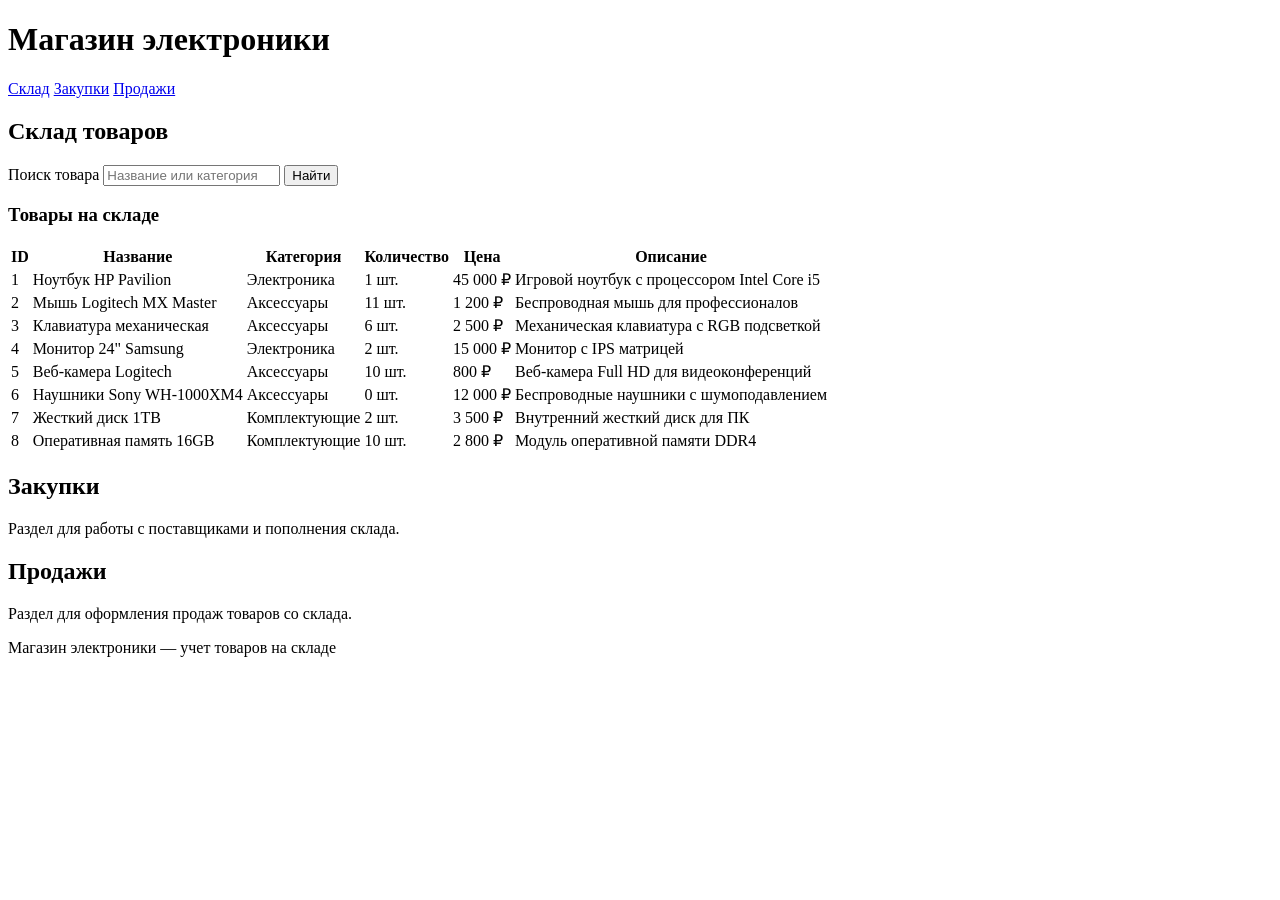
==== index.html @ 22480ece "Add files via upload" ====
<!doctype html>
<html lang="ru">
<head>
    <meta charset="UTF-8">
    <meta name="viewport" content="width=device-width, initial-scale=1.0">
    <title>Склад магазина электроники</title>
</head>
<body>
    <header>
        <h1>Магазин электроники</h1>

        <nav aria-label="Основная навигация">
            <a href="#storage">Склад</a>
            <a href="#purchases">Закупки</a>
            <a href="#sales">Продажи</a>
        </nav>
    </header>

    <main>
        <section id="storage">
            <h2>Склад товаров</h2>

            <form action="#" method="get">
                <label for="search">Поиск товара</label>
                <input
                    type="search"
                    id="search"
                    name="search"
                    placeholder="Название или категория"
                >
                <button type="submit">Найти</button>
            </form>

            <h3>Товары на складе</h3>

            <table>
                <thead>
                    <tr>
                        <th scope="col">ID</th>
                        <th scope="col">Название</th>
                        <th scope="col">Категория</th>
                        <th scope="col">Количество</th>
                        <th scope="col">Цена</th>
                        <th scope="col">Описание</th>
                    </tr>
                </thead>
                <tbody>
                    <tr>
                        <td>1</td>
                        <td>Ноутбук HP Pavilion</td>
                        <td>Электроника</td>
                        <td>1 шт.</td>
                        <td>45 000 ₽</td>
                        <td>Игровой ноутбук с процессором Intel Core i5</td>
                    </tr>
                    <tr>
                        <td>2</td>
                        <td>Мышь Logitech MX Master</td>
                        <td>Аксессуары</td>
                        <td>11 шт.</td>
                        <td>1 200 ₽</td>
                        <td>Беспроводная мышь для профессионалов</td>
                    </tr>
                    <tr>
                        <td>3</td>
                        <td>Клавиатура механическая</td>
                        <td>Аксессуары</td>
                        <td>6 шт.</td>
                        <td>2 500 ₽</td>
                        <td>Механическая клавиатура с RGB подсветкой</td>
                    </tr>
                    <tr>
                        <td>4</td>
                        <td>Монитор 24&quot; Samsung</td>
                        <td>Электроника</td>
                        <td>2 шт.</td>
                        <td>15 000 ₽</td>
                        <td>Монитор с IPS матрицей</td>
                    </tr>
                    <tr>
                        <td>5</td>
                        <td>Веб-камера Logitech</td>
                        <td>Аксессуары</td>
                        <td>10 шт.</td>
                        <td>800 ₽</td>
                        <td>Веб-камера Full HD для видеоконференций</td>
                    </tr>
                    <tr>
                        <td>6</td>
                        <td>Наушники Sony WH-1000XM4</td>
                        <td>Аксессуары</td>
                        <td>0 шт.</td>
                        <td>12 000 ₽</td>
                        <td>Беспроводные наушники с шумоподавлением</td>
                    </tr>
                    <tr>
                        <td>7</td>
                        <td>Жесткий диск 1TB</td>
                        <td>Комплектующие</td>
                        <td>2 шт.</td>
                        <td>3 500 ₽</td>
                        <td>Внутренний жесткий диск для ПК</td>
                    </tr>
                    <tr>
                        <td>8</td>
                        <td>Оперативная память 16GB</td>
                        <td>Комплектующие</td>
                        <td>10 шт.</td>
                        <td>2 800 ₽</td>
                        <td>Модуль оперативной памяти DDR4</td>
                    </tr>
                </tbody>
            </table>
        </section>

        <section id="purchases">
            <h2>Закупки</h2>
            <p>Раздел для работы с поставщиками и пополнения склада.</p>
        </section>

        <section id="sales">
            <h2>Продажи</h2>
            <p>Раздел для оформления продаж товаров со склада.</p>
        </section>
    </main>

    <footer>
        <p>Магазин электроники — учет товаров на складе</p>
    </footer>
</body>
</html>
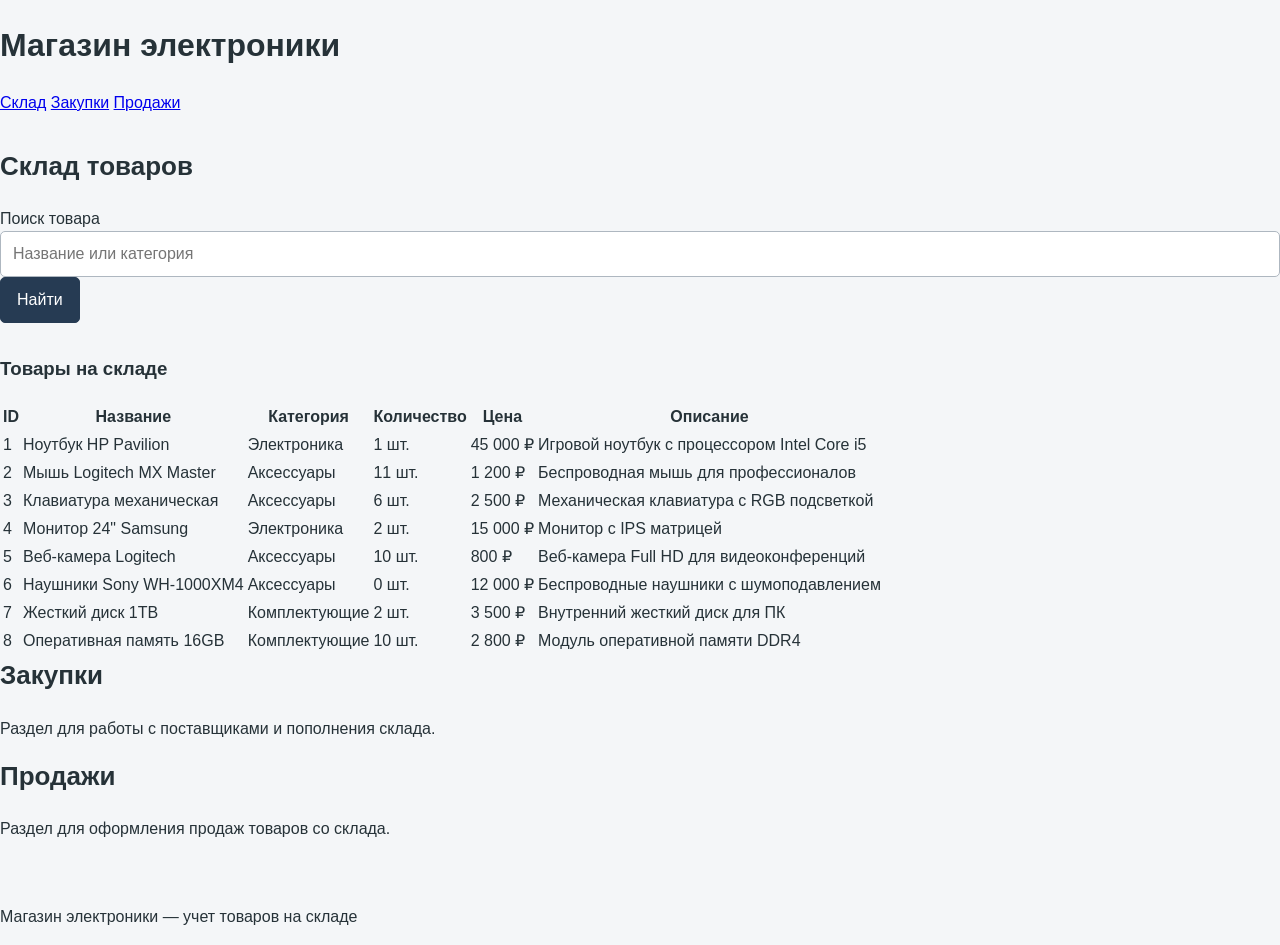
==== commit 506990c2: "css подключил" ====
--- a/index.html
+++ b/index.html
@@ -4,6 +4,7 @@
     <meta charset="UTF-8">
     <meta name="viewport" content="width=device-width, initial-scale=1.0">
     <title>Склад магазина электроники</title>
+    <link rel="stylesheet" href="styles/main.css">
 </head>
 <body>
     <header>
--- a/styles/main.css
+++ b/styles/main.css
@@ -0,0 +1,203 @@
+* {
+    box-sizing: border-box;
+}
+
+html {
+    scroll-behavior: smooth;
+}
+
+body {
+    margin: 0;
+    font-family: Arial, sans-serif;
+    line-height: 1.5;
+    color: #263238;
+    background-color: #f4f6f8;
+}
+
+.container {
+    width: min(1100px, calc(100% - 32px));
+    margin: 0 auto;
+}
+
+.site-header {
+    background-color: #263b53;
+    color: white;
+    padding: 20px 0;
+}
+
+.site-header h1 {
+    margin: 0 0 16px;
+    font-size: 28px;
+}
+
+.main-nav {
+    display: flex;
+    flex-wrap: wrap;
+    gap: 10px;
+}
+
+.main-nav a {
+    padding: 8px 14px;
+    color: white;
+    text-decoration: none;
+    border-radius: 5px;
+}
+
+.main-nav a:hover {
+    background-color: #3f5874;
+}
+
+main {
+    padding: 32px 0;
+}
+
+h2 {
+    margin-top: 0;
+    font-size: 26px;
+}
+
+h3 {
+    margin-top: 32px;
+}
+
+.search-form {
+    display: flex;
+    align-items: end;
+    gap: 12px;
+    padding: 20px;
+    background-color: white;
+    border: 1px solid #d9dee3;
+    border-radius: 8px;
+}
+
+.search-field {
+    flex: 1;
+}
+
+.search-field label {
+    display: block;
+    margin-bottom: 6px;
+    font-weight: bold;
+}
+
+input {
+    width: 100%;
+    padding: 10px 12px;
+    border: 1px solid #aeb7c0;
+    border-radius: 5px;
+    font: inherit;
+}
+
+button {
+    padding: 10px 16px;
+    border: 1px solid #263b53;
+    border-radius: 5px;
+    background-color: #263b53;
+    color: white;
+    font: inherit;
+    cursor: pointer;
+}
+
+button:hover {
+    background-color: #3f5874;
+}
+
+.products {
+    display: grid;
+    grid-template-columns: repeat(3, 1fr);
+    gap: 18px;
+}
+
+.product-card {
+    padding: 20px;
+    background-color: white;
+    border: 1px solid #d9dee3;
+    border-radius: 8px;
+}
+
+.product-card h4 {
+    margin: 0 0 8px;
+    font-size: 19px;
+}
+
+.product-card p {
+    margin: 8px 0;
+}
+
+.product-card .category {
+    color: #607d8b;
+    font-size: 14px;
+}
+
+.product-card--empty {
+    border-left: 4px solid #c62828;
+}
+
+.info-section {
+    margin-top: 40px;
+    padding: 24px;
+    background-color: white;
+    border: 1px solid #d9dee3;
+    border-radius: 8px;
+}
+
+.section-buttons {
+    display: flex;
+    flex-wrap: wrap;
+    gap: 10px;
+    margin-top: 16px;
+}
+
+.site-footer {
+    padding: 20px 0;
+    background-color: #e5e9ed;
+    color: #52616b;
+}
+
+.site-footer p {
+    margin: 0;
+}
+
+a:focus-visible,
+button:focus-visible,
+input:focus-visible {
+    outline: 3px solid #ffb300;
+    outline-offset: 2px;
+}
+
+@media (max-width: 800px) {
+    .products {
+        grid-template-columns: repeat(2, 1fr);
+    }
+}
+
+@media (max-width: 520px) {
+    .container {
+        width: min(100% - 20px, 1100px);
+    }
+
+    .site-header h1 {
+        font-size: 24px;
+    }
+
+    .search-form {
+        flex-direction: column;
+        align-items: stretch;
+    }
+
+    .search-form button {
+        width: 100%;
+    }
+
+    .products {
+        grid-template-columns: 1fr;
+    }
+
+    .section-buttons {
+        flex-direction: column;
+    }
+
+    .section-buttons button {
+        width: 100%;
+    }
+}
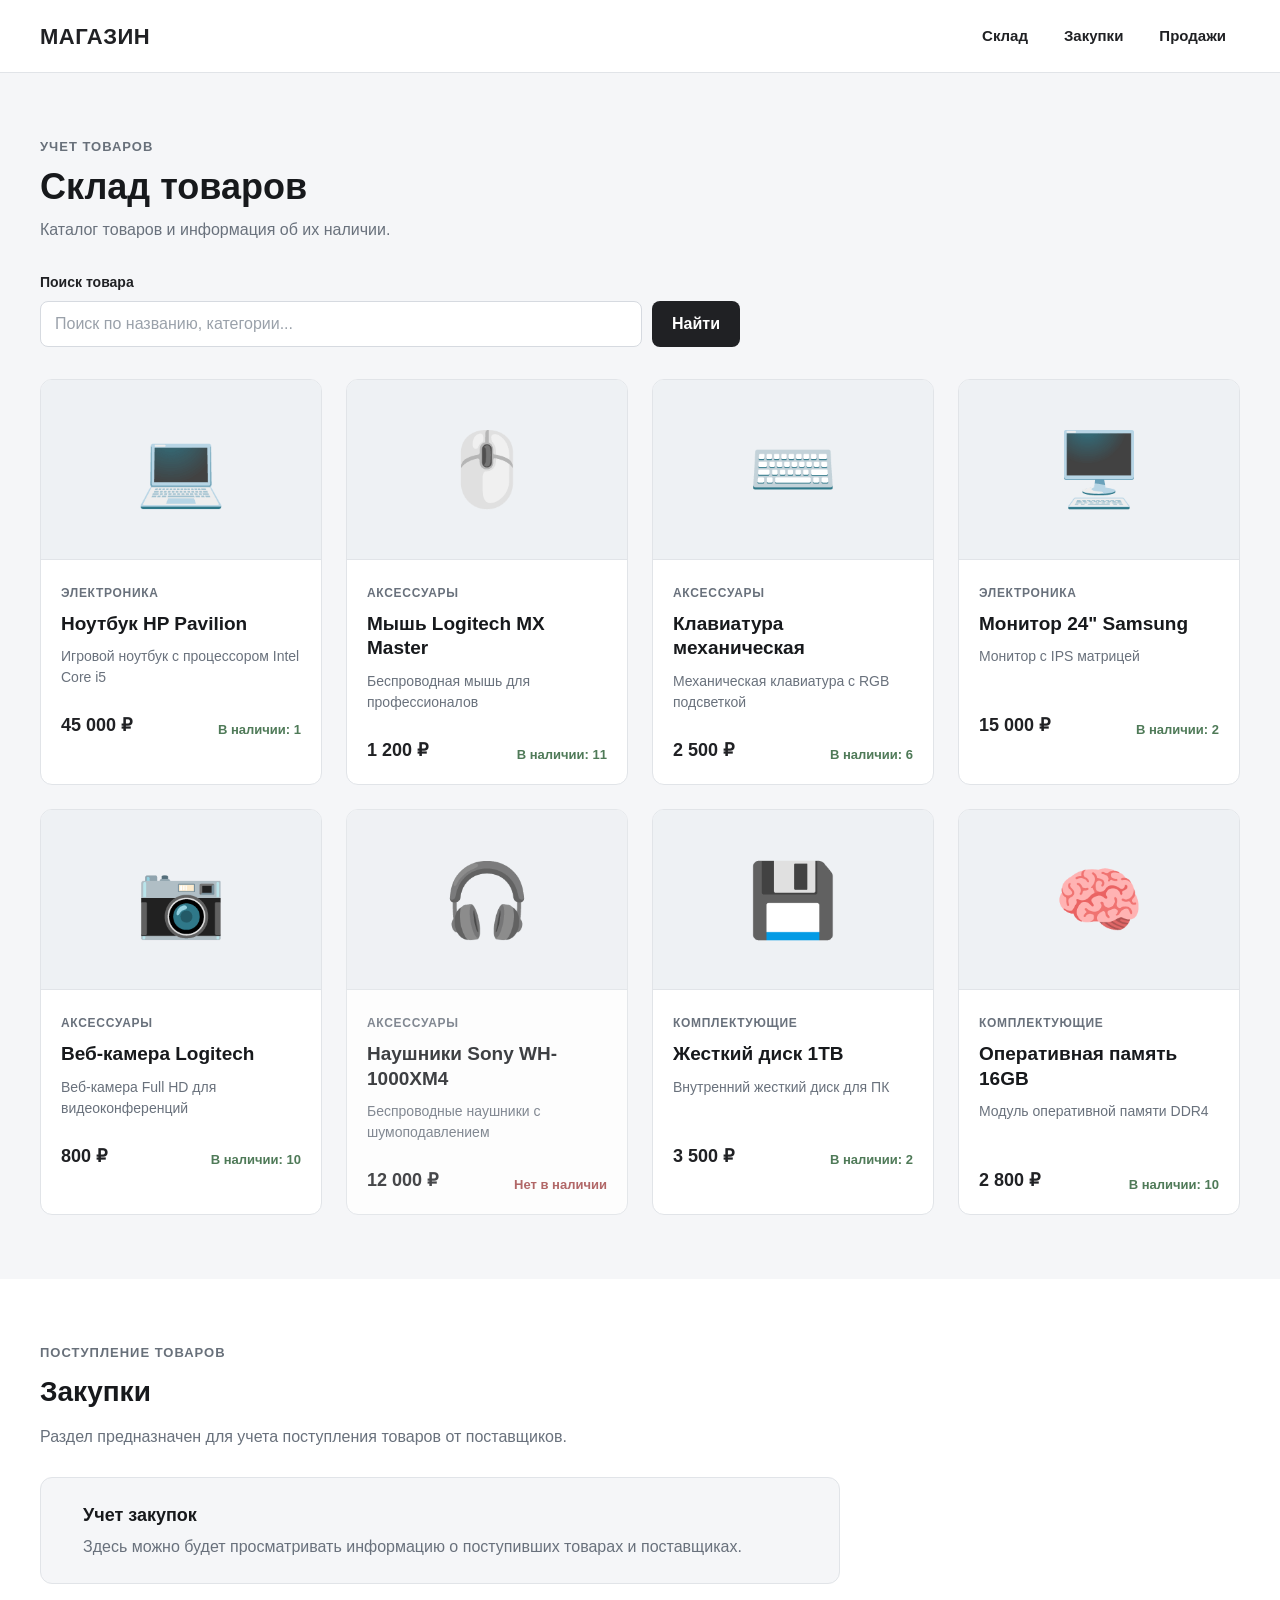
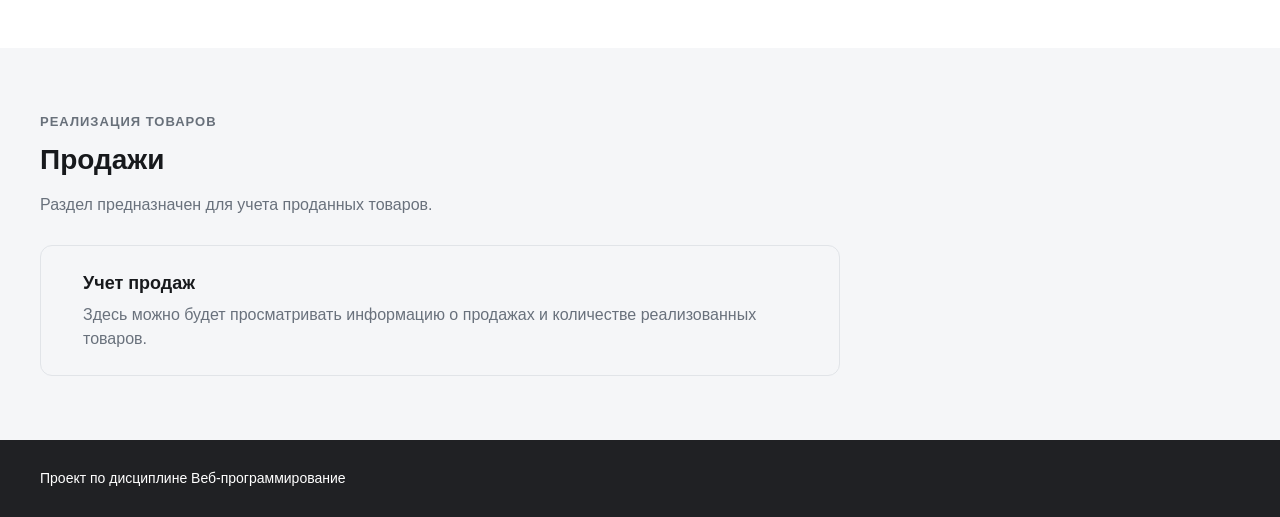
==== commit 32a767a3: "добавил reamde, фокус на карточках, изменил ксс" ====
--- a/index.html
+++ b/index.html
@@ -1,132 +1,417 @@
-<!doctype html>
+<!DOCTYPE html>
 <html lang="ru">
 <head>
     <meta charset="UTF-8">
     <meta name="viewport" content="width=device-width, initial-scale=1.0">
-    <title>Склад магазина электроники</title>
+    <meta name="description" content="Система учета товаров магазина электроники">
+    <title>Магазин — учет товаров</title>
+
     <link rel="stylesheet" href="styles/main.css">
 </head>
+
 <body>
-    <header>
-        <h1>Магазин электроники</h1>
-
-        <nav aria-label="Основная навигация">
+
+<header class="site-header">
+    <div class="container header-inner">
+
+        <a class="logo" href="#storage">
+            МАГАЗИН
+        </a>
+
+        <nav class="main-nav" aria-label="Основная навигация">
             <a href="#storage">Склад</a>
             <a href="#purchases">Закупки</a>
             <a href="#sales">Продажи</a>
         </nav>
-    </header>
-
-    <main>
-        <section id="storage">
-            <h2>Склад товаров</h2>
-
-            <form action="#" method="get">
-                <label for="search">Поиск товара</label>
-                <input
-                    type="search"
-                    id="search"
-                    name="search"
-                    placeholder="Название или категория"
-                >
-                <button type="submit">Найти</button>
+
+    </div>
+</header>
+
+
+<main>
+
+    <!-- СКЛАД -->
+    <section id="storage" class="section">
+        <div class="container">
+
+            <div class="section-header">
+                <div>
+                    <p class="section-label">Учет товаров</p>
+                    <h1>Склад товаров</h1>
+                    <p class="section-description">
+                        Каталог товаров и информация об их наличии.
+                    </p>
+                </div>
+            </div>
+
+
+            <!-- Поиск -->
+            <form class="search-form" action="#" method="get">
+
+                <label for="product-search">
+                    Поиск товара
+                </label>
+
+                <div class="search-row">
+
+                    <input
+                        type="search"
+                        id="product-search"
+                        name="search"
+                        placeholder="Поиск по названию, категории..."
+                    >
+
+                    <button type="submit">
+                        Найти
+                    </button>
+
+                </div>
+
             </form>
 
-            <h3>Товары на складе</h3>
-
-            <table>
-                <thead>
-                    <tr>
-                        <th scope="col">ID</th>
-                        <th scope="col">Название</th>
-                        <th scope="col">Категория</th>
-                        <th scope="col">Количество</th>
-                        <th scope="col">Цена</th>
-                        <th scope="col">Описание</th>
-                    </tr>
-                </thead>
-                <tbody>
-                    <tr>
-                        <td>1</td>
-                        <td>Ноутбук HP Pavilion</td>
-                        <td>Электроника</td>
-                        <td>1 шт.</td>
-                        <td>45 000 ₽</td>
-                        <td>Игровой ноутбук с процессором Intel Core i5</td>
-                    </tr>
-                    <tr>
-                        <td>2</td>
-                        <td>Мышь Logitech MX Master</td>
-                        <td>Аксессуары</td>
-                        <td>11 шт.</td>
-                        <td>1 200 ₽</td>
-                        <td>Беспроводная мышь для профессионалов</td>
-                    </tr>
-                    <tr>
-                        <td>3</td>
-                        <td>Клавиатура механическая</td>
-                        <td>Аксессуары</td>
-                        <td>6 шт.</td>
-                        <td>2 500 ₽</td>
-                        <td>Механическая клавиатура с RGB подсветкой</td>
-                    </tr>
-                    <tr>
-                        <td>4</td>
-                        <td>Монитор 24&quot; Samsung</td>
-                        <td>Электроника</td>
-                        <td>2 шт.</td>
-                        <td>15 000 ₽</td>
-                        <td>Монитор с IPS матрицей</td>
-                    </tr>
-                    <tr>
-                        <td>5</td>
-                        <td>Веб-камера Logitech</td>
-                        <td>Аксессуары</td>
-                        <td>10 шт.</td>
-                        <td>800 ₽</td>
-                        <td>Веб-камера Full HD для видеоконференций</td>
-                    </tr>
-                    <tr>
-                        <td>6</td>
-                        <td>Наушники Sony WH-1000XM4</td>
-                        <td>Аксессуары</td>
-                        <td>0 шт.</td>
-                        <td>12 000 ₽</td>
-                        <td>Беспроводные наушники с шумоподавлением</td>
-                    </tr>
-                    <tr>
-                        <td>7</td>
-                        <td>Жесткий диск 1TB</td>
-                        <td>Комплектующие</td>
-                        <td>2 шт.</td>
-                        <td>3 500 ₽</td>
-                        <td>Внутренний жесткий диск для ПК</td>
-                    </tr>
-                    <tr>
-                        <td>8</td>
-                        <td>Оперативная память 16GB</td>
-                        <td>Комплектующие</td>
-                        <td>10 шт.</td>
-                        <td>2 800 ₽</td>
-                        <td>Модуль оперативной памяти DDR4</td>
-                    </tr>
-                </tbody>
-            </table>
-        </section>
-
-        <section id="purchases">
+
+            <!-- Товары -->
+            <div class="products">
+
+                <article class="product-card" tabindex="0">
+
+                    <div class="product-image" aria-hidden="true">
+                        💻
+                    </div>
+
+                    <div class="product-content">
+
+                        <span class="product-category">
+                            Электроника
+                        </span>
+
+                        <h2>Ноутбук HP Pavilion</h2>
+
+                        <p class="product-description">
+                            Игровой ноутбук с процессором Intel Core i5
+                        </p>
+
+                        <div class="product-info">
+                            <span class="product-price">
+                                45 000 ₽
+                            </span>
+
+                            <span class="product-stock">
+                                В наличии: 1
+                            </span>
+                        </div>
+
+                    </div>
+
+                </article>
+
+
+                <article class="product-card" tabindex="0">
+
+                    <div class="product-image" aria-hidden="true">
+                        🖱️
+                    </div>
+
+                    <div class="product-content">
+
+                        <span class="product-category">
+                            Аксессуары
+                        </span>
+
+                        <h2>Мышь Logitech MX Master</h2>
+
+                        <p class="product-description">
+                            Беспроводная мышь для профессионалов
+                        </p>
+
+                        <div class="product-info">
+                            <span class="product-price">
+                                1 200 ₽
+                            </span>
+
+                            <span class="product-stock">
+                                В наличии: 11
+                            </span>
+                        </div>
+
+                    </div>
+
+                </article>
+
+
+                <article class="product-card" tabindex="0">
+
+                    <div class="product-image" aria-hidden="true">
+                        ⌨️
+                    </div>
+
+                    <div class="product-content">
+
+                        <span class="product-category">
+                            Аксессуары
+                        </span>
+
+                        <h2>Клавиатура механическая</h2>
+
+                        <p class="product-description">
+                            Механическая клавиатура с RGB подсветкой
+                        </p>
+
+                        <div class="product-info">
+                            <span class="product-price">
+                                2 500 ₽
+                            </span>
+
+                            <span class="product-stock">
+                                В наличии: 6
+                            </span>
+                        </div>
+
+                    </div>
+
+                </article>
+
+
+                <article class="product-card" tabindex="0">
+
+                    <div class="product-image" aria-hidden="true">
+                        🖥️
+                    </div>
+
+                    <div class="product-content">
+
+                        <span class="product-category">
+                            Электроника
+                        </span>
+
+                        <h2>Монитор 24" Samsung</h2>
+
+                        <p class="product-description">
+                            Монитор с IPS матрицей
+                        </p>
+
+                        <div class="product-info">
+                            <span class="product-price">
+                                15 000 ₽
+                            </span>
+
+                            <span class="product-stock">
+                                В наличии: 2
+                            </span>
+                        </div>
+
+                    </div>
+
+                </article>
+
+
+                <article class="product-card" tabindex="0">
+
+                    <div class="product-image" aria-hidden="true">
+                        📷
+                    </div>
+
+                    <div class="product-content">
+
+                        <span class="product-category">
+                            Аксессуары
+                        </span>
+
+                        <h2>Веб-камера Logitech</h2>
+
+                        <p class="product-description">
+                            Веб-камера Full HD для видеоконференций
+                        </p>
+
+                        <div class="product-info">
+                            <span class="product-price">
+                                800 ₽
+                            </span>
+
+                            <span class="product-stock">
+                                В наличии: 10
+                            </span>
+                        </div>
+
+                    </div>
+
+                </article>
+
+
+                <article class="product-card product-card--empty" tabindex="0">
+
+                    <div class="product-image" aria-hidden="true">
+                        🎧
+                    </div>
+
+                    <div class="product-content">
+
+                        <span class="product-category">
+                            Аксессуары
+                        </span>
+
+                        <h2>Наушники Sony WH-1000XM4</h2>
+
+                        <p class="product-description">
+                            Беспроводные наушники с шумоподавлением
+                        </p>
+
+                        <div class="product-info">
+                            <span class="product-price">
+                                12 000 ₽
+                            </span>
+
+                            <span class="product-stock product-stock--empty">
+                                Нет в наличии
+                            </span>
+                        </div>
+
+                    </div>
+
+                </article>
+
+
+                <article class="product-card" tabindex="0">
+
+                    <div class="product-image" aria-hidden="true">
+                        💾
+                    </div>
+
+                    <div class="product-content">
+
+                        <span class="product-category">
+                            Комплектующие
+                        </span>
+
+                        <h2>Жесткий диск 1TB</h2>
+
+                        <p class="product-description">
+                            Внутренний жесткий диск для ПК
+                        </p>
+
+                        <div class="product-info">
+                            <span class="product-price">
+                                3 500 ₽
+                            </span>
+
+                            <span class="product-stock">
+                                В наличии: 2
+                            </span>
+                        </div>
+
+                    </div>
+
+                </article>
+
+
+                <article class="product-card" tabindex="0">
+
+                    <div class="product-image" aria-hidden="true">
+                        🧠
+                    </div>
+
+                    <div class="product-content">
+
+                        <span class="product-category">
+                            Комплектующие
+                        </span>
+
+                        <h2>Оперативная память 16GB</h2>
+
+                        <p class="product-description">
+                            Модуль оперативной памяти DDR4
+                        </p>
+
+                        <div class="product-info">
+                            <span class="product-price">
+                                2 800 ₽
+                            </span>
+
+                            <span class="product-stock">
+                                В наличии: 10
+                            </span>
+                        </div>
+
+                    </div>
+
+                </article>
+
+            </div>
+
+        </div>
+    </section>
+
+
+    <!-- ЗАКУПКИ -->
+    <section id="purchases" class="section section-light">
+        <div class="container">
+
+            <p class="section-label">Поступление товаров</p>
+
             <h2>Закупки</h2>
-            <p>Раздел для работы с поставщиками и пополнения склада.</p>
-        </section>
-
-        <section id="sales">
+
+            <p class="section-description">
+                Раздел предназначен для учета поступления товаров
+                от поставщиков.
+            </p>
+
+            <div class="info-box">
+                <span class="info-icon"></span>
+
+                <div>
+                    <h3>Учет закупок</h3>
+
+                    <p>
+                        Здесь можно будет просматривать информацию
+                        о поступивших товарах и поставщиках.
+                    </p>
+                </div>
+            </div>
+
+        </div>
+    </section>
+
+
+    <!-- ПРОДАЖИ -->
+    <section id="sales" class="section">
+        <div class="container">
+
+            <p class="section-label">Реализация товаров</p>
+
             <h2>Продажи</h2>
-            <p>Раздел для оформления продаж товаров со склада.</p>
-        </section>
-    </main>
-
-    <footer>
-        <p>Магазин электроники — учет товаров на складе</p>
-    </footer>
+
+            <p class="section-description">
+                Раздел предназначен для учета проданных товаров.
+            </p>
+
+            <div class="info-box">
+                <span class="info-icon"></span>
+
+                <div>
+                    <h3>Учет продаж</h3>
+
+                    <p>
+                        Здесь можно будет просматривать информацию
+                        о продажах и количестве реализованных товаров.
+                    </p>
+                </div>
+            </div>
+
+        </div>
+    </section>
+
+</main>
+
+
+<footer class="site-footer">
+    <div class="container">
+
+        <p>
+            Проект по дисциплине Веб-программирование
+        </p>
+
+    </div>
+</footer>
+
 </body>
-</html>
+</html>
--- a/styles/main.css
+++ b/styles/main.css
@@ -1,5 +1,11 @@
+/* =========================
+   ОСНОВНЫЕ НАСТРОЙКИ
+   ========================= */
+
 * {
     box-sizing: border-box;
+    margin: 0;
+    padding: 0;
 }
 
 html {
@@ -7,185 +13,462 @@
 }
 
 body {
-    margin: 0;
-    font-family: Arial, sans-serif;
+    font-family: Arial, Helvetica, sans-serif;
+    color: #202124;
+    background: #f5f6f8;
     line-height: 1.5;
-    color: #263238;
-    background-color: #f4f6f8;
-}
+}
+
+a {
+    color: inherit;
+    text-decoration: none;
+}
+
+button,
+input {
+    font: inherit;
+}
+
+
+/* =========================
+   КОНТЕЙНЕР
+   ========================= */
 
 .container {
-    width: min(1100px, calc(100% - 32px));
+    width: min(1200px, calc(100% - 48px));
     margin: 0 auto;
 }
 
+
+/* =========================
+   ШАПКА
+   ========================= */
+
 .site-header {
-    background-color: #263b53;
-    color: white;
-    padding: 20px 0;
-}
-
-.site-header h1 {
-    margin: 0 0 16px;
+    background: #ffffff;
+    border-bottom: 1px solid #e1e4e8;
+    position: sticky;
+    top: 0;
+    z-index: 10;
+}
+
+.header-inner {
+    min-height: 72px;
+
+    display: flex;
+    align-items: center;
+    justify-content: space-between;
+
+    gap: 30px;
+}
+
+.logo {
+    font-size: 22px;
+    font-weight: 700;
+    letter-spacing: 0.5px;
+}
+
+.main-nav {
+    display: flex;
+    align-items: center;
+    gap: 8px;
+}
+
+.main-nav a {
+    padding: 10px 14px;
+
+    border-radius: 8px;
+
+    font-size: 15px;
+    font-weight: 600;
+
+    transition:
+        background-color 0.2s ease,
+        color 0.2s ease;
+}
+
+.main-nav a:hover {
+    background: #f0f2f5;
+}
+
+
+/* =========================
+   ОСНОВНЫЕ СЕКЦИИ
+   ========================= */
+
+.section {
+    padding: 64px 0;
+}
+
+.section-light {
+    background: #ffffff;
+}
+
+.section-header {
+    margin-bottom: 30px;
+}
+
+.section-label {
+    margin-bottom: 8px;
+
+    color: #68707a;
+
+    font-size: 13px;
+    font-weight: 700;
+
+    text-transform: uppercase;
+    letter-spacing: 1px;
+}
+
+h1,
+h2,
+h3 {
+    color: #17191c;
+}
+
+h1 {
+    margin-bottom: 10px;
+    font-size: 36px;
+    line-height: 1.2;
+}
+
+h2 {
+    margin-bottom: 12px;
     font-size: 28px;
 }
 
-.main-nav {
-    display: flex;
-    flex-wrap: wrap;
+h3 {
+    margin-bottom: 6px;
+    font-size: 18px;
+}
+
+.section-description {
+    max-width: 700px;
+    color: #69717c;
+}
+
+
+/* =========================
+   ПОИСК
+   ========================= */
+
+.search-form {
+    margin-bottom: 32px;
+}
+
+.search-form label {
+    display: block;
+
+    margin-bottom: 8px;
+
+    font-size: 14px;
+    font-weight: 600;
+}
+
+.search-row {
+    display: flex;
     gap: 10px;
-}
-
-.main-nav a {
-    padding: 8px 14px;
-    color: white;
-    text-decoration: none;
-    border-radius: 5px;
-}
-
-.main-nav a:hover {
-    background-color: #3f5874;
-}
-
-main {
-    padding: 32px 0;
-}
-
-h2 {
-    margin-top: 0;
-    font-size: 26px;
-}
-
-h3 {
-    margin-top: 32px;
-}
-
-.search-form {
-    display: flex;
-    align-items: end;
-    gap: 12px;
-    padding: 20px;
-    background-color: white;
-    border: 1px solid #d9dee3;
+    max-width: 700px;
+}
+
+.search-row input {
+    flex: 1;
+
+    min-height: 46px;
+
+    padding: 0 14px;
+
+    border: 1px solid #d6dae0;
     border-radius: 8px;
-}
-
-.search-field {
-    flex: 1;
-}
-
-.search-field label {
-    display: block;
-    margin-bottom: 6px;
-    font-weight: bold;
-}
-
-input {
-    width: 100%;
-    padding: 10px 12px;
-    border: 1px solid #aeb7c0;
-    border-radius: 5px;
-    font: inherit;
-}
-
-button {
-    padding: 10px 16px;
-    border: 1px solid #263b53;
-    border-radius: 5px;
-    background-color: #263b53;
-    color: white;
-    font: inherit;
+
+    background: #ffffff;
+
+    color: #202124;
+
+    outline: none;
+}
+
+.search-row input::placeholder {
+    color: #9aa1aa;
+}
+
+.search-row button {
+    min-height: 46px;
+
+    padding: 0 20px;
+
+    border: 0;
+    border-radius: 8px;
+
+    background: #202124;
+    color: #ffffff;
+
+    font-weight: 600;
+
     cursor: pointer;
-}
-
-button:hover {
-    background-color: #3f5874;
-}
+
+    transition:
+        background-color 0.2s ease,
+        transform 0.2s ease;
+}
+
+.search-row button:hover {
+    background: #000000;
+}
+
+.search-row button:active {
+    transform: translateY(1px);
+}
+
+
+/* =========================
+   КАРТОЧКИ ТОВАРОВ
+   ========================= */
 
 .products {
     display: grid;
-    grid-template-columns: repeat(3, 1fr);
+
+    grid-template-columns: repeat(4, 1fr);
+
+    gap: 24px;
+}
+
+.product-card {
+    min-width: 0;
+
+    overflow: hidden;
+
+    background: #ffffff;
+
+    border: 1px solid #e1e4e8;
+    border-radius: 12px;
+
+    cursor: pointer;
+
+    transition:
+        transform 0.2s ease,
+        box-shadow 0.2s ease,
+        border-color 0.2s ease;
+}
+
+.product-card:hover {
+    transform: translateY(-3px);
+
+    border-color: #cdd2d8;
+
+    box-shadow: 0 10px 25px rgba(0, 0, 0, 0.08);
+}
+
+
+/* Изображение товара */
+
+.product-image {
+    height: 180px;
+
+    display: flex;
+    align-items: center;
+    justify-content: center;
+
+    background: #eef1f4;
+
+    font-size: 72px;
+
+    border-bottom: 1px solid #e1e4e8;
+}
+
+
+/* Информация */
+
+.product-content {
+    padding: 20px;
+}
+
+.product-category {
+    display: inline-block;
+
+    margin-bottom: 10px;
+
+    color: #69717c;
+
+    font-size: 12px;
+    font-weight: 700;
+
+    text-transform: uppercase;
+    letter-spacing: 0.7px;
+}
+
+.product-card h2 {
+    margin-bottom: 10px;
+
+    font-size: 19px;
+    line-height: 1.3;
+}
+
+.product-description {
+    min-height: 48px;
+
+    margin-bottom: 18px;
+
+    color: #69717c;
+
+    font-size: 14px;
+}
+
+.product-info {
+    display: flex;
+    align-items: flex-end;
+    justify-content: space-between;
+
+    gap: 10px;
+}
+
+.product-price {
+    font-size: 18px;
+    font-weight: 700;
+}
+
+.product-stock {
+    color: #4f7a58;
+
+    font-size: 13px;
+    font-weight: 600;
+
+    text-align: right;
+}
+
+.product-stock--empty {
+    color: #a34848;
+}
+
+.product-card--empty {
+    opacity: 0.82;
+}
+
+
+/* =========================
+   ИНФОРМАЦИОННЫЙ БЛОК
+   ========================= */
+
+.info-box {
+    max-width: 800px;
+
+    display: flex;
+    align-items: flex-start;
+
     gap: 18px;
-}
-
-.product-card {
-    padding: 20px;
-    background-color: white;
-    border: 1px solid #d9dee3;
-    border-radius: 8px;
-}
-
-.product-card h4 {
-    margin: 0 0 8px;
-    font-size: 19px;
-}
-
-.product-card p {
-    margin: 8px 0;
-}
-
-.product-card .category {
-    color: #607d8b;
+
+    margin-top: 28px;
+    padding: 24px;
+
+    background: #f5f6f8;
+
+    border: 1px solid #e1e4e8;
+    border-radius: 12px;
+}
+
+.info-icon {
+    font-size: 32px;
+}
+
+.info-box p {
+    color: #69717c;
+}
+
+
+/* =========================
+   FOOTER
+   ========================= */
+
+.site-footer {
+    padding: 28px 0;
+
+    background: #202124;
+    color: #ffffff;
+
     font-size: 14px;
 }
 
-.product-card--empty {
-    border-left: 4px solid #c62828;
-}
-
-.info-section {
-    margin-top: 40px;
-    padding: 24px;
-    background-color: white;
-    border: 1px solid #d9dee3;
-    border-radius: 8px;
-}
-
-.section-buttons {
-    display: flex;
-    flex-wrap: wrap;
-    gap: 10px;
-    margin-top: 16px;
-}
-
-.site-footer {
-    padding: 20px 0;
-    background-color: #e5e9ed;
-    color: #52616b;
-}
-
-.site-footer p {
-    margin: 0;
-}
-
-a:focus-visible,
-button:focus-visible,
-input:focus-visible {
-    outline: 3px solid #ffb300;
-    outline-offset: 2px;
-}
-
-@media (max-width: 800px) {
+
+/* =========================
+   НАВИГАЦИЯ С КЛАВИАТУРЫ
+   ========================= */
+
+.main-nav a:focus-visible {
+    outline: 3px solid #4c9ffe;
+    outline-offset: 4px;
+    border-radius: 4px;
+}
+
+.product-card:focus-visible {
+    outline: 3px solid #4c9ffe;
+    outline-offset: 3px;
+}
+
+.search-row input:focus-visible,
+.search-row button:focus-visible {
+    outline: 3px solid #4c9ffe;
+    outline-offset: 3px;
+}
+
+
+/* =========================
+   АДАПТИВНОСТЬ
+   ========================= */
+
+@media (max-width: 1000px) {
+
+    .products {
+        grid-template-columns: repeat(3, 1fr);
+    }
+
+}
+
+
+@media (max-width: 760px) {
+
+    .header-inner {
+        flex-direction: column;
+        align-items: flex-start;
+
+        padding: 16px 0;
+    }
+
+    .main-nav {
+        width: 100%;
+
+        overflow-x: auto;
+    }
+
+    .main-nav a {
+        white-space: nowrap;
+    }
+
+    .section {
+        padding: 48px 0;
+    }
+
+    h1 {
+        font-size: 30px;
+    }
+
     .products {
         grid-template-columns: repeat(2, 1fr);
     }
-}
+
+}
+
 
 @media (max-width: 520px) {
+
     .container {
-        width: min(100% - 20px, 1100px);
-    }
-
-    .site-header h1 {
-        font-size: 24px;
-    }
-
-    .search-form {
+        width: min(100% - 28px, 1200px);
+    }
+
+    .search-row {
         flex-direction: column;
-        align-items: stretch;
-    }
-
-    .search-form button {
+    }
+
+    .search-row button {
         width: 100%;
     }
 
@@ -193,11 +476,17 @@
         grid-template-columns: 1fr;
     }
 
-    .section-buttons {
+    .product-image {
+        height: 200px;
+    }
+
+    .product-info {
+        align-items: flex-start;
         flex-direction: column;
     }
 
-    .section-buttons button {
-        width: 100%;
-    }
-}
+    .product-stock {
+        text-align: left;
+    }
+
+}
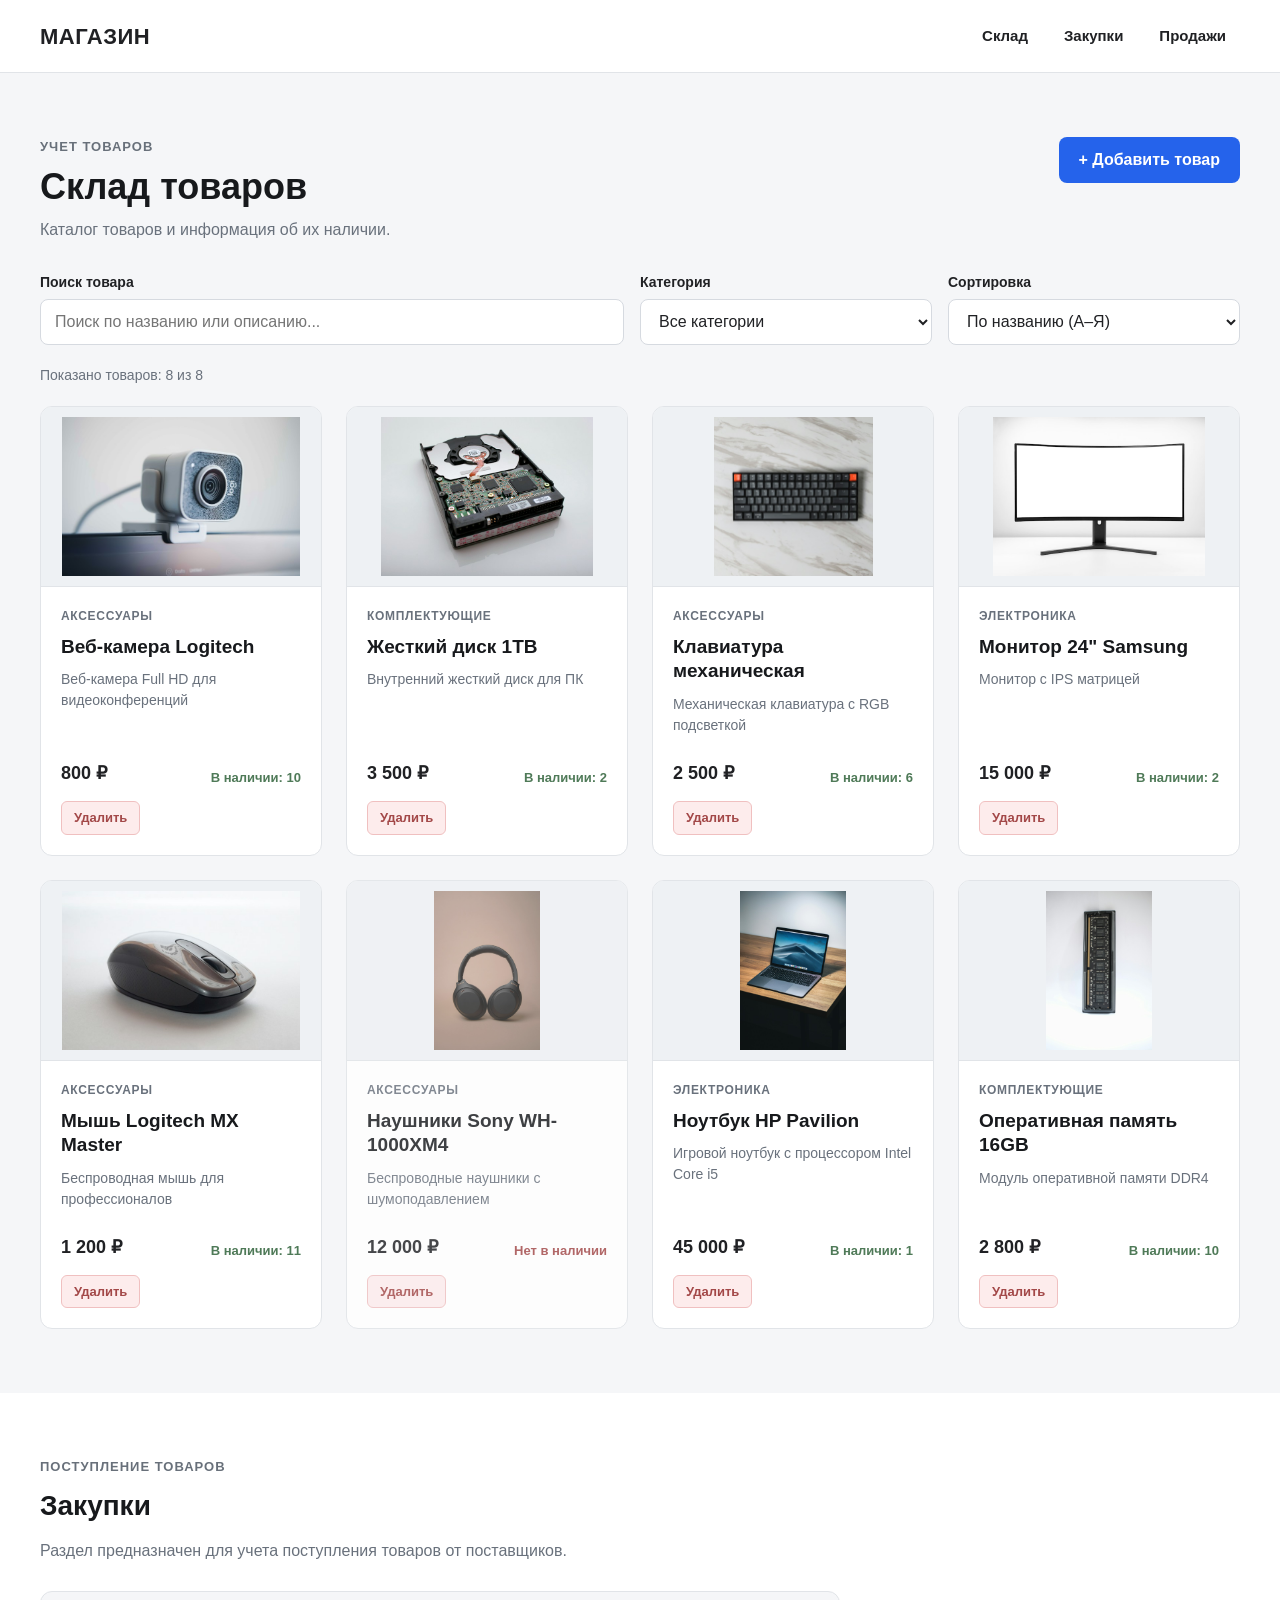
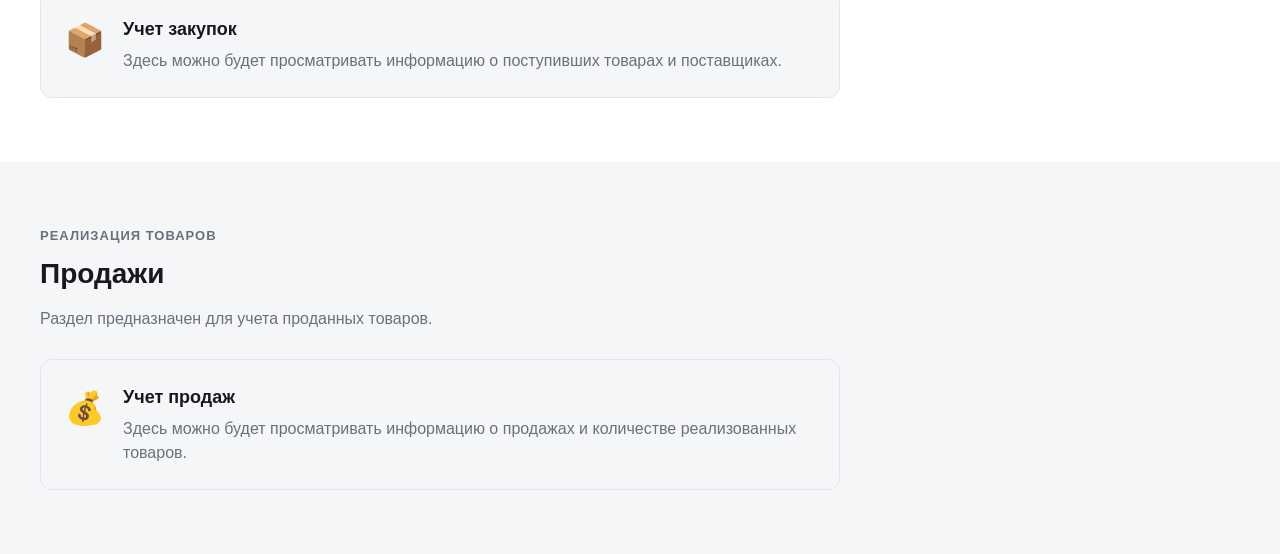
==== commit e99c5830: "-" ====
--- a/index.html
+++ b/index.html
@@ -6,7 +6,7 @@
     <meta name="description" content="Система учета товаров магазина электроники">
     <title>Магазин — учет товаров</title>
 
-    <link rel="stylesheet" href="styles/main.css">
+    <link rel="stylesheet" href="css/main.css">
 </head>
 
 <body>
@@ -28,9 +28,10 @@
 </header>
 
 
+
 <main>
 
-    <!-- СКЛАД -->
+    <!-- склад -->
     <section id="storage" class="section">
         <div class="container">
 
@@ -42,325 +43,80 @@
                         Каталог товаров и информация об их наличии.
                     </p>
                 </div>
-            </div>
-
-
-            <!-- Поиск -->
-            <form class="search-form" action="#" method="get">
-
-                <label for="product-search">
-                    Поиск товара
-                </label>
-
-                <div class="search-row">
-
+
+                <button type="button" class="btn-add" id="open-modal-btn">
+                    + Добавить товар
+                </button>
+            </div>
+
+
+            <!-- панель управления -->
+            <div class="controls">
+
+                <div class="control">
+                    <label for="search-input">Поиск товара</label>
                     <input
-                        type="search"
-                        id="product-search"
-                        name="search"
-                        placeholder="Поиск по названию, категории..."
+                        type="text"
+                        id="search-input"
+                        placeholder="Поиск по названию или описанию..."
+                        autocomplete="off"
                     >
-
-                    <button type="submit">
-                        Найти
-                    </button>
-
-                </div>
-
-            </form>
-
-
-            <!-- Товары -->
-            <div class="products">
-
-                <article class="product-card" tabindex="0">
-
-                    <div class="product-image" aria-hidden="true">
-                        💻
-                    </div>
-
-                    <div class="product-content">
-
-                        <span class="product-category">
-                            Электроника
-                        </span>
-
-                        <h2>Ноутбук HP Pavilion</h2>
-
-                        <p class="product-description">
-                            Игровой ноутбук с процессором Intel Core i5
-                        </p>
-
-                        <div class="product-info">
-                            <span class="product-price">
-                                45 000 ₽
-                            </span>
-
-                            <span class="product-stock">
-                                В наличии: 1
-                            </span>
-                        </div>
-
-                    </div>
-
-                </article>
-
-
-                <article class="product-card" tabindex="0">
-
-                    <div class="product-image" aria-hidden="true">
-                        🖱️
-                    </div>
-
-                    <div class="product-content">
-
-                        <span class="product-category">
-                            Аксессуары
-                        </span>
-
-                        <h2>Мышь Logitech MX Master</h2>
-
-                        <p class="product-description">
-                            Беспроводная мышь для профессионалов
-                        </p>
-
-                        <div class="product-info">
-                            <span class="product-price">
-                                1 200 ₽
-                            </span>
-
-                            <span class="product-stock">
-                                В наличии: 11
-                            </span>
-                        </div>
-
-                    </div>
-
-                </article>
-
-
-                <article class="product-card" tabindex="0">
-
-                    <div class="product-image" aria-hidden="true">
-                        ⌨️
-                    </div>
-
-                    <div class="product-content">
-
-                        <span class="product-category">
-                            Аксессуары
-                        </span>
-
-                        <h2>Клавиатура механическая</h2>
-
-                        <p class="product-description">
-                            Механическая клавиатура с RGB подсветкой
-                        </p>
-
-                        <div class="product-info">
-                            <span class="product-price">
-                                2 500 ₽
-                            </span>
-
-                            <span class="product-stock">
-                                В наличии: 6
-                            </span>
-                        </div>
-
-                    </div>
-
-                </article>
-
-
-                <article class="product-card" tabindex="0">
-
-                    <div class="product-image" aria-hidden="true">
-                        🖥️
-                    </div>
-
-                    <div class="product-content">
-
-                        <span class="product-category">
-                            Электроника
-                        </span>
-
-                        <h2>Монитор 24" Samsung</h2>
-
-                        <p class="product-description">
-                            Монитор с IPS матрицей
-                        </p>
-
-                        <div class="product-info">
-                            <span class="product-price">
-                                15 000 ₽
-                            </span>
-
-                            <span class="product-stock">
-                                В наличии: 2
-                            </span>
-                        </div>
-
-                    </div>
-
-                </article>
-
-
-                <article class="product-card" tabindex="0">
-
-                    <div class="product-image" aria-hidden="true">
-                        📷
-                    </div>
-
-                    <div class="product-content">
-
-                        <span class="product-category">
-                            Аксессуары
-                        </span>
-
-                        <h2>Веб-камера Logitech</h2>
-
-                        <p class="product-description">
-                            Веб-камера Full HD для видеоконференций
-                        </p>
-
-                        <div class="product-info">
-                            <span class="product-price">
-                                800 ₽
-                            </span>
-
-                            <span class="product-stock">
-                                В наличии: 10
-                            </span>
-                        </div>
-
-                    </div>
-
-                </article>
-
-
-                <article class="product-card product-card--empty" tabindex="0">
-
-                    <div class="product-image" aria-hidden="true">
-                        🎧
-                    </div>
-
-                    <div class="product-content">
-
-                        <span class="product-category">
-                            Аксессуары
-                        </span>
-
-                        <h2>Наушники Sony WH-1000XM4</h2>
-
-                        <p class="product-description">
-                            Беспроводные наушники с шумоподавлением
-                        </p>
-
-                        <div class="product-info">
-                            <span class="product-price">
-                                12 000 ₽
-                            </span>
-
-                            <span class="product-stock product-stock--empty">
-                                Нет в наличии
-                            </span>
-                        </div>
-
-                    </div>
-
-                </article>
-
-
-                <article class="product-card" tabindex="0">
-
-                    <div class="product-image" aria-hidden="true">
-                        💾
-                    </div>
-
-                    <div class="product-content">
-
-                        <span class="product-category">
-                            Комплектующие
-                        </span>
-
-                        <h2>Жесткий диск 1TB</h2>
-
-                        <p class="product-description">
-                            Внутренний жесткий диск для ПК
-                        </p>
-
-                        <div class="product-info">
-                            <span class="product-price">
-                                3 500 ₽
-                            </span>
-
-                            <span class="product-stock">
-                                В наличии: 2
-                            </span>
-                        </div>
-
-                    </div>
-
-                </article>
-
-
-                <article class="product-card" tabindex="0">
-
-                    <div class="product-image" aria-hidden="true">
-                        🧠
-                    </div>
-
-                    <div class="product-content">
-
-                        <span class="product-category">
-                            Комплектующие
-                        </span>
-
-                        <h2>Оперативная память 16GB</h2>
-
-                        <p class="product-description">
-                            Модуль оперативной памяти DDR4
-                        </p>
-
-                        <div class="product-info">
-                            <span class="product-price">
-                                2 800 ₽
-                            </span>
-
-                            <span class="product-stock">
-                                В наличии: 10
-                            </span>
-                        </div>
-
-                    </div>
-
-                </article>
-
-            </div>
+                </div>
+
+                <div class="control">
+                    <label for="category-filter">Категория</label>
+                    <select id="category-filter">
+                        <option value="all">Все категории</option>
+                        <option value="Электроника">Электроника</option>
+                        <option value="Аксессуары">Аксессуары</option>
+                        <option value="Комплектующие">Комплектующие</option>
+                    </select>
+                </div>
+
+                <div class="control">
+                    <label for="sort-select">Сортировка</label>
+                    <select id="sort-select">
+                        <option value="name-asc">По названию (А–Я)</option>
+                        <option value="name-desc">По названию (Я–А)</option>
+                        <option value="price-asc">По цене (сначала дешёвые)</option>
+                        <option value="price-desc">По цене (сначала дорогие)</option>
+                    </select>
+                </div>
+
+            </div>
+
+
+            <!-- счётчик -->
+            <p class="results-info" id="results-info"></p>
+
+
+            <!-- карточки -->
+            <div class="products" id="products-container"></div>
+
+            <!-- пустое состояние -->
+            <p class="empty-message" id="empty-message" hidden>
+                По вашему запросу ничего не найдено.
+            </p>
 
         </div>
     </section>
 
 
-    <!-- ЗАКУПКИ -->
+    <!-- закупки -->
     <section id="purchases" class="section section-light">
         <div class="container">
 
             <p class="section-label">Поступление товаров</p>
-
             <h2>Закупки</h2>
-
             <p class="section-description">
                 Раздел предназначен для учета поступления товаров
                 от поставщиков.
             </p>
 
             <div class="info-box">
-                <span class="info-icon"></span>
-
+                <span class="info-icon">📦</span>
                 <div>
                     <h3>Учет закупок</h3>
-
                     <p>
                         Здесь можно будет просматривать информацию
                         о поступивших товарах и поставщиках.
@@ -372,24 +128,20 @@
     </section>
 
 
-    <!-- ПРОДАЖИ -->
+    <!-- продажи -->
     <section id="sales" class="section">
         <div class="container">
 
             <p class="section-label">Реализация товаров</p>
-
             <h2>Продажи</h2>
-
             <p class="section-description">
                 Раздел предназначен для учета проданных товаров.
             </p>
 
             <div class="info-box">
-                <span class="info-icon"></span>
-
+                <span class="info-icon">💰</span>
                 <div>
                     <h3>Учет продаж</h3>
-
                     <p>
                         Здесь можно будет просматривать информацию
                         о продажах и количестве реализованных товаров.
@@ -403,15 +155,112 @@
 </main>
 
 
-<footer class="site-footer">
-    <div class="container">
-
-        <p>
-            Проект по дисциплине Веб-программирование
-        </p>
+
+
+
+<!-- модальное окно -->
+<div class="modal" id="modal" hidden>
+
+    <div class="modal__backdrop" data-close></div>
+
+    <div class="modal__window" role="dialog" aria-modal="true" aria-labelledby="modal-title">
+
+        <div class="modal__header">
+            <h2 id="modal-title">Добавить товар</h2>
+            <button type="button" class="modal__close" data-close aria-label="Закрыть">×</button>
+        </div>
+
+        <form class="modal__form" id="product-form" novalidate>
+
+            <div class="form-field">
+                <label for="field-name">Название *</label>
+                <input
+                    type="text"
+                    id="field-name"
+                    name="name"
+                    required
+                    minlength="3"
+                    maxlength="60"
+                    placeholder="Например, Ноутбук HP Pavilion"
+                >
+                <p class="form-error" data-error-for="field-name"></p>
+            </div>
+
+            <div class="form-field">
+                <label for="field-category">Категория *</label>
+                <select id="field-category" name="category" required>
+                    <option value="">— выберите категорию —</option>
+                    <option value="Электроника">Электроника</option>
+                    <option value="Аксессуары">Аксессуары</option>
+                    <option value="Комплектующие">Комплектующие</option>
+                </select>
+                <p class="form-error" data-error-for="field-category"></p>
+            </div>
+
+            <div class="form-field">
+                <label for="field-price">Цена, ₽ *</label>
+                <input
+                    type="number"
+                    id="field-price"
+                    name="price"
+                    required
+                    min="1"
+                    max="1000000"
+                    step="1"
+                    placeholder="45000"
+                >
+                <p class="form-error" data-error-for="field-price"></p>
+            </div>
+
+            <div class="form-field">
+                <label for="field-quantity">Количество на складе *</label>
+                <input
+                    type="number"
+                    id="field-quantity"
+                    name="quantity"
+                    required
+                    min="0"
+                    max="10000"
+                    step="1"
+                    placeholder="10"
+                >
+                <p class="form-error" data-error-for="field-quantity"></p>
+            </div>
+
+            <div class="form-field">
+                <label for="field-description">Описание</label>
+                <textarea
+                    id="field-description"
+                    name="description"
+                    maxlength="200"
+                    rows="3"
+                    placeholder="Короткое описание товара"
+                ></textarea>
+                <p class="form-error" data-error-for="field-description"></p>
+            </div>
+
+            <div class="form-field">
+                <label for="field-image">Ссылка на изображение</label>
+                <input
+                    type="url"
+                    id="field-image"
+                    name="image"
+                    placeholder="https://example.com/image.jpg"
+                >
+                <p class="form-error" data-error-for="field-image"></p>
+            </div>
+
+            <div class="modal__actions">
+                <button type="button" class="btn btn--secondary" data-close>Отмена</button>
+                <button type="submit" class="btn btn--primary">Добавить</button>
+            </div>
+
+        </form>
 
     </div>
-</footer>
+</div>
+
+<script src="js/app.js"></script>
 
 </body>
 </html>
--- a/css/main.css
+++ b/css/main.css
@@ -0,0 +1,642 @@
+/* общие настройки */
+* {
+    box-sizing: border-box;
+    margin: 0;
+    padding: 0;
+}
+
+html {
+    scroll-behavior: smooth;
+}
+
+body {
+    font-family: Arial, Helvetica, sans-serif;
+    color: #202124;
+    background: #f5f6f8;
+    line-height: 1.5;
+}
+
+a {
+    color: inherit;
+    text-decoration: none;
+}
+
+button,
+input,
+select,
+textarea {
+    font: inherit;
+}
+
+img {
+    max-width: 100%;
+    display: block;
+}
+
+
+/* контейнер */
+.container {
+    width: min(1200px, calc(100% - 48px));
+    margin: 0 auto;
+}
+
+
+/* шапка */
+.site-header {
+    background: #ffffff;
+    border-bottom: 1px solid #e1e4e8;
+    position: sticky;
+    top: 0;
+    z-index: 10;
+}
+
+.header-inner {
+    min-height: 72px;
+    display: flex;
+    align-items: center;
+    justify-content: space-between;
+    gap: 30px;
+}
+
+.logo {
+    font-size: 22px;
+    font-weight: 700;
+    letter-spacing: 0.5px;
+}
+
+.main-nav {
+    display: flex;
+    align-items: center;
+    gap: 8px;
+}
+
+.main-nav a {
+    padding: 10px 14px;
+    border-radius: 8px;
+    font-size: 15px;
+    font-weight: 600;
+    transition: background-color 0.2s ease, color 0.2s ease;
+}
+
+.main-nav a:hover {
+    background: #f0f2f5;
+}
+
+
+/* секции */
+.section {
+    padding: 64px 0;
+}
+
+.section-light {
+    background: #ffffff;
+}
+
+.section-header {
+    display: flex;
+    align-items: flex-start;
+    justify-content: space-between;
+    gap: 20px;
+    margin-bottom: 30px;
+    flex-wrap: wrap;
+}
+
+.section-label {
+    margin-bottom: 8px;
+    color: #68707a;
+    font-size: 13px;
+    font-weight: 700;
+    text-transform: uppercase;
+    letter-spacing: 1px;
+}
+
+h1,
+h2,
+h3 {
+    color: #17191c;
+}
+
+h1 {
+    margin-bottom: 10px;
+    font-size: 36px;
+    line-height: 1.2;
+}
+
+h2 {
+    margin-bottom: 12px;
+    font-size: 28px;
+}
+
+h3 {
+    margin-bottom: 6px;
+    font-size: 18px;
+}
+
+.section-description {
+    max-width: 700px;
+    color: #69717c;
+}
+
+
+/* кнопки */
+.btn,
+.btn-add {
+    display: inline-flex;
+    align-items: center;
+    justify-content: center;
+
+    min-height: 46px;
+    padding: 0 20px;
+
+    border: 0;
+    border-radius: 8px;
+
+    background: #202124;
+    color: #ffffff;
+
+    font-weight: 600;
+
+    cursor: pointer;
+
+    transition: background-color 0.2s ease, transform 0.2s ease;
+}
+
+.btn:hover,
+.btn-add:hover {
+    background: #000000;
+}
+
+.btn:active,
+.btn-add:active {
+    transform: translateY(1px);
+}
+
+.btn--primary {
+    background: #202124;
+    color: #ffffff;
+}
+
+.btn--secondary {
+    background: #e7eaee;
+    color: #202124;
+}
+
+.btn--secondary:hover {
+    background: #d6dae0;
+}
+
+.btn-add {
+    background: #2563eb;
+    color: #ffffff;
+}
+
+.btn-add:hover {
+    background: #1d4ed8;
+}
+
+
+/* панель управления */
+.controls {
+    display: grid;
+    grid-template-columns: 2fr 1fr 1fr;
+    gap: 16px;
+    margin-bottom: 20px;
+}
+
+.control {
+    display: flex;
+    flex-direction: column;
+    gap: 6px;
+}
+
+.control label {
+    font-size: 14px;
+    font-weight: 600;
+}
+
+.control input,
+.control select {
+    min-height: 46px;
+    padding: 0 14px;
+    border: 1px solid #d6dae0;
+    border-radius: 8px;
+    background: #ffffff;
+    color: #202124;
+}
+
+.results-info {
+    margin-bottom: 20px;
+    color: #69717c;
+    font-size: 14px;
+}
+
+
+/* карточки товаров */
+.products {
+    display: grid;
+    grid-template-columns: repeat(4, 1fr);
+    gap: 24px;
+}
+
+.product-card {
+    min-width: 0;
+    display: flex;
+    flex-direction: column;
+
+    overflow: hidden;
+
+    background: #ffffff;
+
+    border: 1px solid #e1e4e8;
+    border-radius: 12px;
+
+    transition: transform 0.2s ease, box-shadow 0.2s ease, border-color 0.2s ease;
+}
+
+.product-card:hover {
+    transform: translateY(-3px);
+    border-color: #cdd2d8;
+    box-shadow: 0 10px 25px rgba(0, 0, 0, 0.08);
+}
+
+.product-image {
+    height: 180px;
+
+    display: flex;
+    align-items: center;
+    justify-content: center;
+
+    background: #eef1f4;
+
+    border-bottom: 1px solid #e1e4e8;
+}
+
+.product-image img {
+    width: 100%;
+    height: 100%;
+    object-fit: contain;
+    padding: 10px;
+}
+
+.product-content {
+    padding: 20px;
+    display: flex;
+    flex-direction: column;
+    flex: 1;
+}
+
+.product-category {
+    display: inline-block;
+    margin-bottom: 10px;
+
+    color: #69717c;
+
+    font-size: 12px;
+    font-weight: 700;
+    text-transform: uppercase;
+    letter-spacing: 0.7px;
+}
+
+.product-card h2 {
+    margin-bottom: 10px;
+    font-size: 19px;
+    line-height: 1.3;
+}
+
+.product-description {
+    min-height: 48px;
+    margin-bottom: 18px;
+    color: #69717c;
+    font-size: 14px;
+}
+
+.product-info {
+    display: flex;
+    align-items: flex-end;
+    justify-content: space-between;
+    gap: 10px;
+
+    margin-top: auto;
+}
+
+.product-price {
+    font-size: 18px;
+    font-weight: 700;
+}
+
+.product-stock {
+    color: #4f7a58;
+    font-size: 13px;
+    font-weight: 600;
+    text-align: right;
+}
+
+.product-stock--empty {
+    color: #a34848;
+}
+
+.product-card--empty {
+    opacity: 0.82;
+}
+
+.card-delete {
+    margin-top: 14px;
+    align-self: flex-start;
+
+    padding: 6px 12px;
+
+    border: 1px solid #f0c0c0;
+    border-radius: 6px;
+
+    background: #fdecec;
+    color: #a34848;
+
+    font-size: 13px;
+    font-weight: 600;
+
+    cursor: pointer;
+
+    transition: background-color 0.2s ease;
+}
+
+.card-delete:hover {
+    background: #f8d5d5;
+}
+
+
+/* пустое состояние */
+.empty-message {
+    padding: 30px;
+    text-align: center;
+    color: #69717c;
+    background: #ffffff;
+    border: 1px dashed #d6dae0;
+    border-radius: 12px;
+}
+
+
+/* информационный блок */
+.info-box {
+    max-width: 800px;
+
+    display: flex;
+    align-items: flex-start;
+
+    gap: 18px;
+
+    margin-top: 28px;
+    padding: 24px;
+
+    background: #f5f6f8;
+
+    border: 1px solid #e1e4e8;
+    border-radius: 12px;
+}
+
+.info-icon {
+    font-size: 32px;
+}
+
+.info-box p {
+    color: #69717c;
+}
+
+
+/* подвал */
+.site-footer {
+    padding: 28px 0;
+    background: #202124;
+    color: #ffffff;
+    font-size: 14px;
+}
+
+
+/* модальное окно */
+.modal {
+    position: fixed;
+    inset: 0;
+    z-index: 100;
+
+    display: flex;
+    align-items: center;
+    justify-content: center;
+
+    padding: 20px;
+}
+
+.modal[hidden] {
+    display: none;
+}
+
+.modal__backdrop {
+    position: absolute;
+    inset: 0;
+    background: rgba(15, 20, 30, 0.5);
+}
+
+.modal__window {
+    position: relative;
+    z-index: 1;
+
+    width: min(560px, 100%);
+    max-height: 90vh;
+
+    overflow-y: auto;
+
+    background: #ffffff;
+    border-radius: 12px;
+
+    box-shadow: 0 20px 50px rgba(0, 0, 0, 0.25);
+}
+
+.modal__header {
+    display: flex;
+    align-items: center;
+    justify-content: space-between;
+
+    padding: 20px 24px;
+
+    border-bottom: 1px solid #e1e4e8;
+}
+
+.modal__header h2 {
+    margin: 0;
+    font-size: 20px;
+}
+
+.modal__close {
+    width: 36px;
+    height: 36px;
+
+    display: inline-flex;
+    align-items: center;
+    justify-content: center;
+
+    border: 0;
+    border-radius: 50%;
+
+    background: #f0f2f5;
+    color: #202124;
+
+    font-size: 22px;
+    line-height: 1;
+
+    cursor: pointer;
+}
+
+.modal__close:hover {
+    background: #e1e4e8;
+}
+
+.modal__form {
+    padding: 20px 24px 24px;
+
+    display: flex;
+    flex-direction: column;
+    gap: 14px;
+}
+
+.form-field {
+    display: flex;
+    flex-direction: column;
+    gap: 6px;
+}
+
+.form-field label {
+    font-size: 14px;
+    font-weight: 600;
+}
+
+.form-field input,
+.form-field select,
+.form-field textarea {
+    padding: 10px 12px;
+
+    border: 1px solid #d6dae0;
+    border-radius: 8px;
+
+    background: #ffffff;
+    color: #202124;
+}
+
+.form-field textarea {
+    resize: vertical;
+}
+
+.form-error {
+    min-height: 16px;
+    color: #a34848;
+    font-size: 13px;
+}
+
+.form-field input.is-invalid,
+.form-field select.is-invalid,
+.form-field textarea.is-invalid {
+    border-color: #c74a4a;
+    background: #fdf3f3;
+}
+
+.modal__actions {
+    display: flex;
+    justify-content: flex-end;
+    gap: 10px;
+
+    margin-top: 6px;
+}
+
+
+/* фокус с клавиатуры */
+.main-nav a:focus-visible,
+.btn:focus-visible,
+.btn-add:focus-visible,
+.card-delete:focus-visible,
+.modal__close:focus-visible,
+.control input:focus-visible,
+.control select:focus-visible,
+.form-field input:focus-visible,
+.form-field select:focus-visible,
+.form-field textarea:focus-visible {
+    outline: 3px solid #4c9ffe;
+    outline-offset: 2px;
+    border-radius: 6px;
+}
+
+
+/* адаптив */
+@media (max-width: 1000px) {
+
+    .products {
+        grid-template-columns: repeat(3, 1fr);
+    }
+
+    .controls {
+        grid-template-columns: 1fr 1fr;
+    }
+
+}
+
+
+@media (max-width: 760px) {
+
+    .header-inner {
+        flex-direction: column;
+        align-items: flex-start;
+        padding: 16px 0;
+    }
+
+    .main-nav {
+        width: 100%;
+        overflow-x: auto;
+    }
+
+    .main-nav a {
+        white-space: nowrap;
+    }
+
+    .section {
+        padding: 48px 0;
+    }
+
+    h1 {
+        font-size: 30px;
+    }
+
+    .products {
+        grid-template-columns: repeat(2, 1fr);
+    }
+
+    .controls {
+        grid-template-columns: 1fr;
+    }
+
+}
+
+
+@media (max-width: 520px) {
+
+    .container {
+        width: min(100% - 28px, 1200px);
+    }
+
+    .products {
+        grid-template-columns: 1fr;
+    }
+
+    .product-image {
+        height: 200px;
+    }
+
+    .product-info {
+        align-items: flex-start;
+        flex-direction: column;
+    }
+
+    .product-stock {
+        text-align: left;
+    }
+
+    .modal {
+        padding: 10px;
+    }
+
+}
